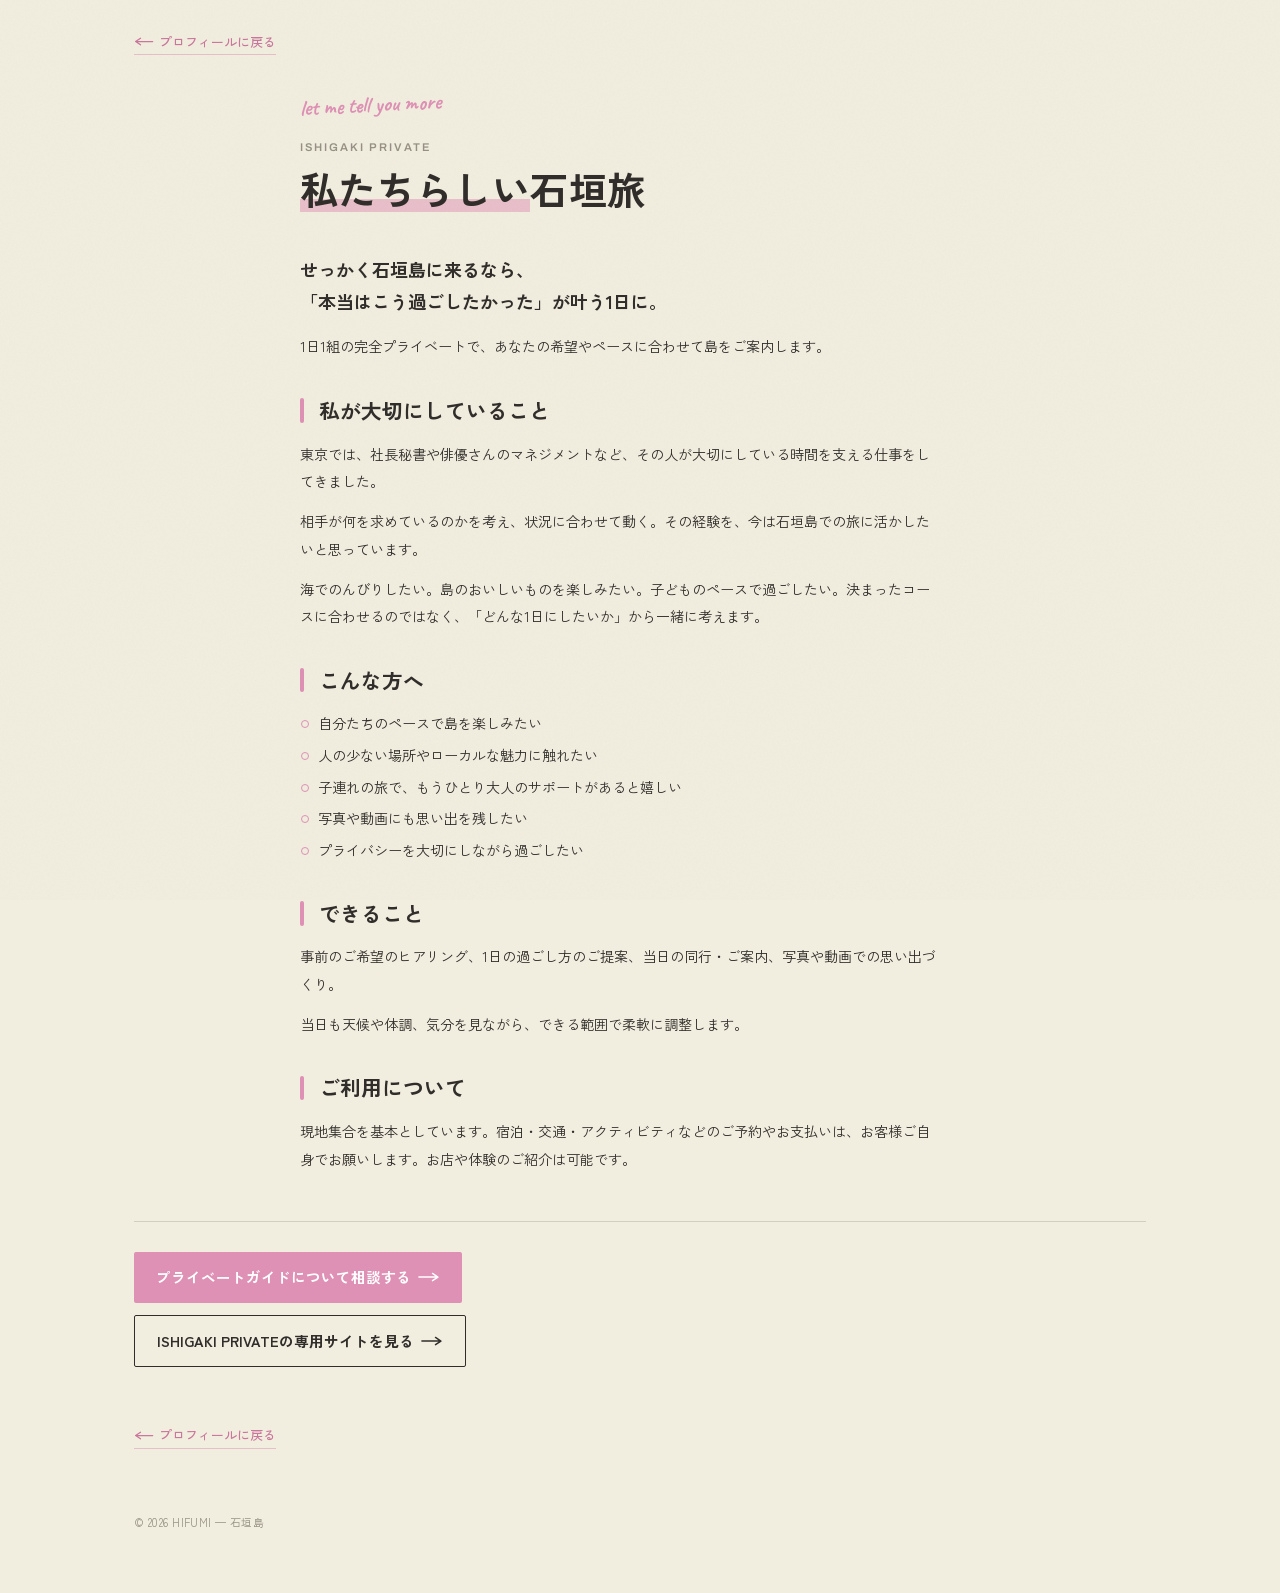
==== guide.html @ ecf01bdd "Initial commit: HIFUMIプロフィールサイト 石垣島の旅・暮らし体験・リトリート・HP制作のプロフィール兼リンクサイト。 トップページと5つの詳細ページ（guide/living/r" ====
<!DOCTYPE html>
<html lang="ja">
<head>
<meta charset="UTF-8">
<meta name="viewport" content="width=device-width, initial-scale=1.0">
<title>私たちらしい石垣旅 ｜ ISHIGAKI PRIVATE ｜ HIFUMI</title>
<meta name="description" content="1日1組の完全プライベートで、あなたの希望やペースに合わせて石垣島をご案内します。">
<meta name="robots" content="index,follow">
<link rel="preconnect" href="https://fonts.googleapis.com">
<link rel="preconnect" href="https://fonts.gstatic.com" crossorigin>
<link href="https://fonts.googleapis.com/css2?family=Pacifico&family=Caveat:wght@500;600;700&family=Archivo:wght@600;700;800&family=Zen+Kaku+Gothic+New:wght@400;500;700&display=swap" rel="stylesheet">
<link rel="stylesheet" href="styles.css?v=5">
</head>
<body>
<div class="wrap page">

  <a class="back" href="index.html">
    <svg class="arrow" viewBox="0 0 24 10" aria-hidden="true"><path d="M1 5 H21 M16 1 L22 5 L16 9"/></svg>
    プロフィールに戻る
  </a>

  <article class="detail">
    <header class="d-head">
      <span class="d-scribble">let me tell you more</span>
      <p class="d-kicker">Ishigaki Private</p>
      <h1 class="d-title"><span class="u">私たちらしい</span>石垣旅</h1>
    </header>

    <section class="d-block">
      <p class="d-lead">せっかく石垣島に来るなら、<br>「本当はこう過ごしたかった」が叶う1日に。</p>
      <p>1日1組の完全プライベートで、あなたの希望やペースに合わせて島をご案内します。</p>
    </section>

    <section class="d-block">
      <h2>私が大切にしていること</h2>
      <p>東京では、社長秘書や俳優さんのマネジメントなど、その人が大切にしている時間を支える仕事をしてきました。</p>
      <p>相手が何を求めているのかを考え、状況に合わせて動く。その経験を、今は石垣島での旅に活かしたいと思っています。</p>
      <p>海でのんびりしたい。島のおいしいものを楽しみたい。子どものペースで過ごしたい。決まったコースに合わせるのではなく、「どんな1日にしたいか」から一緒に考えます。</p>
    </section>

    <section class="d-block">
      <h2>こんな方へ</h2>
      <ul>
        <li>自分たちのペースで島を楽しみたい</li>
        <li>人の少ない場所やローカルな魅力に触れたい</li>
        <li>子連れの旅で、もうひとり大人のサポートがあると嬉しい</li>
        <li>写真や動画にも思い出を残したい</li>
        <li>プライバシーを大切にしながら過ごしたい</li>
      </ul>
    </section>

    <section class="d-block">
      <h2>できること</h2>
      <p>事前のご希望のヒアリング、1日の過ごし方のご提案、当日の同行・ご案内、写真や動画での思い出づくり。</p>
      <p>当日も天候や体調、気分を見ながら、できる範囲で柔軟に調整します。</p>
    </section>

    <section class="d-block">
      <h2>ご利用について</h2>
      <p>現地集合を基本としています。宿泊・交通・アクティビティなどのご予約やお支払いは、お客様ご自身でお願いします。お店や体験のご紹介は可能です。</p>
    </section>
  </article>

  <nav class="d-cta" aria-label="この活動について">
    <!-- TODO: プライベートガイドの相談先URL（InstagramのDM など）を設定 -->
    <a class="btn btn-primary" href="#" data-link="private-guide-consult">プライベートガイドについて相談する
      <svg class="arrow" viewBox="0 0 24 10" aria-hidden="true"><path d="M1 5 H21 M16 1 L22 5 L16 9"/></svg>
    </a>
    <!-- TODO: ISHIGAKI PRIVATE 専用サイトのURLを設定 -->
    <a class="btn btn-ghost" href="#" data-link="ishigaki-private-site">ISHIGAKI PRIVATEの専用サイトを見る
      <svg class="arrow" viewBox="0 0 24 10" aria-hidden="true"><path d="M1 5 H21 M16 1 L22 5 L16 9"/></svg>
    </a>
  </nav>

  <a class="back" href="index.html">
    <svg class="arrow" viewBox="0 0 24 10" aria-hidden="true"><path d="M1 5 H21 M16 1 L22 5 L16 9"/></svg>
    プロフィールに戻る
  </a>

  <footer class="foot">© <span id="y"></span> HIFUMI — 石垣島</footer>

</div>
<script>document.getElementById('y').textContent=new Date().getFullYear();</script>
</body>
</html>
---- styles.css ----
/* ============================================================
   HIFUMI プロフィール ＋ 詳細ページ 共通スタイル
   生成りの紙 / ピンクの大きな英字 / 手書きのアクセント
   ============================================================ */
:root{
  --paper:#f2eedf;
  --pink:#de91b5;
  --pink-deep:#c9779c;
  --ink:#302d2a;
  --muted:#969184;
  --line:rgba(48,45,42,.16);

  --f-display:"Playfair Display","Times New Roman",serif;   /* 太いセリフ体・英字 */
  --f-hand:"Caveat","Zen Kaku Gothic New",cursive;
  --f-head:"Archivo","Zen Kaku Gothic New",sans-serif;
  --f-jp:"Zen Kaku Gothic New","Hiragino Kaku Gothic ProN","Yu Gothic",sans-serif;
  color-scheme:light;
}

*{margin:0;padding:0;box-sizing:border-box;}
html{-webkit-text-size-adjust:100%;scroll-behavior:smooth;}
body{
  background:var(--paper);
  color:var(--ink);
  font-family:var(--f-jp);
  font-size:15px;
  line-height:1.8;
  overflow-x:hidden;
}
/* 紙の粒子感 */
body::before{
  content:"";position:fixed;inset:0;z-index:9999;pointer-events:none;opacity:.045;mix-blend-mode:multiply;
  background-image:url("data:image/svg+xml;utf8,<svg xmlns='http://www.w3.org/2000/svg' width='140' height='140'><filter id='n'><feTurbulence type='fractalNoise' baseFrequency='0.8' numOctaves='2' stitchTiles='stitch'/><feColorMatrix type='saturate' values='0'/></filter><rect width='140' height='140' filter='url(%23n)'/></svg>");
  background-size:180px 180px;
}
img{display:block;max-width:100%;}
a{color:inherit;text-decoration:none;}

.wrap{max-width:1140px;margin:0 auto;padding:0 clamp(20px,5vw,64px);}

/* 細い手描きの矢印 */
.arrow{display:inline-block;width:1.5em;height:.7em;vertical-align:middle;overflow:visible;flex:0 0 auto;}
.arrow path{fill:none;stroke:currentColor;stroke-width:1.6;stroke-linecap:round;stroke-linejoin:round;}

/* 写真枠（未設定でも「PHOTO」表示。壊れた画像アイコンは出さない） */
.frame{position:relative;background:#e7e2d1;border:1.4px solid var(--ink);overflow:hidden;}
.frame img{
  position:absolute;inset:0;z-index:2;width:100%;height:100%;object-fit:cover;object-position:center 32%;
  filter:grayscale(1) contrast(1.02) brightness(1.08);
}
.frame::after{
  content:"";position:absolute;inset:0;z-index:3;pointer-events:none;opacity:.13;mix-blend-mode:multiply;
  background-image:radial-gradient(circle,rgba(48,45,42,.9) 24%,transparent 25%);
  background-size:3px 3px;
}
.frame .ph{
  position:absolute;inset:0;display:flex;align-items:center;justify-content:center;
  font-family:var(--f-head);font-weight:700;letter-spacing:.32em;font-size:.72rem;color:var(--muted);
}
.frame .ph::after{content:"";position:absolute;left:10%;right:10%;top:10%;bottom:10%;border:1px dashed var(--line);}

.foot{padding:clamp(20px,3vw,34px) 0 clamp(28px,4vw,40px);font-size:11px;color:var(--muted);letter-spacing:.04em;}

/* ============================ HERO ＝ 雑誌の表紙風 ============================ */
.sr-only{
  position:absolute!important;width:1px;height:1px;padding:0;margin:-1px;overflow:hidden;
  clip:rect(0 0 0 0);white-space:nowrap;border:0;
}
.hero{padding:clamp(12px,2.5vw,30px) 0 clamp(30px,5vw,56px);text-align:center;}

/* 4層：紙背景（body）／背面の文字／人物／前面の文字 */
.cover{width:100%;}
.cover-stage{
  position:relative;width:100%;margin:0 auto;
  aspect-ratio:4/4.4;               /* スマホは縦寄り（上の余白は詰める） */
  overflow:hidden;
}
.cover-person{
  position:absolute;z-index:2;
  left:50%;bottom:0;transform:translateX(-50%);
  height:93%;                       /* 上の余白を詰める */
}
.cover-person img{
  height:100%;width:auto;display:block;
  filter:grayscale(1) contrast(.9) brightness(1.2);
}
/* 控えめなハーフトーン（人物のシルエットに合わせる） */
.cover-person .halftone{
  position:absolute;inset:0;pointer-events:none;
  background-image:radial-gradient(circle,rgba(40,37,34,.7) 22%,transparent 23%);
  background-size:3px 3px;
  mix-blend-mode:multiply;opacity:.2;
  -webkit-mask-image:url("images/portrait-cutout.png");
  -webkit-mask-size:100% 100%;-webkit-mask-repeat:no-repeat;
  mask-image:url("images/portrait-cutout.png");
  mask-size:100% 100%;mask-repeat:no-repeat;
}
/* 前面：hifumi（主役・写真の手前に重なる。全文字読める） */
.name-front{
  font-family:var(--f-display);font-weight:900;
  color:var(--pink);line-height:.8;letter-spacing:.004em;
  position:absolute;white-space:nowrap;margin:0;
  z-index:3;bottom:2%;left:50%;transform:translateX(-50%);
  font-size:clamp(3.2rem,21vw,5rem);
  text-shadow:0 0 7px rgba(242,238,223,.55),0 0 2px rgba(242,238,223,.85);
}
/* 黒い斜体のセリフ体の肩書き */
.cover-kicker{
  z-index:3;position:absolute;right:1%;bottom:22%;
  font-family:var(--f-display);font-style:italic;font-weight:500;
  color:var(--ink);font-size:clamp(.9rem,3.6vw,1.1rem);
  text-shadow:0 0 5px rgba(242,238,223,.85),0 0 2px rgba(242,238,223,.9);
}

.role{
  margin-top:clamp(12px,2.6vw,24px);
  font-family:var(--f-head);font-weight:600;font-size:.72rem;letter-spacing:.24em;
  color:var(--muted);text-transform:uppercase;
}
.lede{
  margin:clamp(16px,3vw,26px) auto 0;max-width:34rem;
  font-size:clamp(14px,1.15vw,15.5px);line-height:1.95;color:var(--ink);
  padding-top:clamp(14px,2.4vw,22px);border-top:1.4px solid var(--line);
}
.tagline{
  margin-top:1em;font-family:var(--f-hand);font-weight:700;
  font-size:clamp(1.1rem,2.2vw,1.4rem);color:var(--pink-deep);transform:rotate(-2deg);
  display:inline-block;
}

/* PC：横長の長方形。人物は中央、左右に余白。名前は幅いっぱいに広げる。 */
@media (min-width:760px){
  .cover-stage{aspect-ratio:16/9;max-width:1140px;}
  .cover-person{height:100%;}
  .name-front{bottom:4%;font-size:clamp(4.6rem,13vw,11rem);}
  .cover-kicker{bottom:33%;right:5%;font-size:clamp(1rem,1.8vw,1.4rem);}
}
@media (min-width:1180px){
  .cover-stage{aspect-ratio:2/1;}
}

/* ============================ ENTRIES ============================ */
.entries{padding:clamp(30px,6vw,64px) 0 clamp(24px,5vw,52px);}
.sec-head{margin-bottom:clamp(20px,3.5vw,38px);}
.sec-head h2{
  font-family:var(--f-head);font-weight:800;
  font-size:clamp(1.7rem,4.4vw,2.9rem);line-height:1.05;color:var(--ink);letter-spacing:-.01em;
}
.sec-head p{
  margin-top:.5em;font-family:var(--f-hand);font-weight:600;
  font-size:clamp(1rem,2vw,1.25rem);color:var(--pink-deep);
}
.grid{display:grid;grid-template-columns:repeat(3,1fr);gap:0 clamp(24px,3.4vw,46px);}
/* カードはリンクではない箱。タイトル＝サイト内の説明へ、案内リンク＝外部サイトへ、それぞれ独立して操作できる */
.entry{
  display:flex;flex-direction:column;align-items:flex-start;
  padding:clamp(18px,2.4vw,26px) 0;border-top:1.4px solid var(--line);position:relative;
}
.entry .num{
  font-family:var(--f-head);font-weight:700;font-size:.72rem;letter-spacing:.14em;
  color:var(--pink-deep);margin-bottom:.7em;
}
/* タイトル＝サイト内の説明ページへのリンク */
.etitle-link{display:inline-block;text-decoration:none;color:inherit;}
.etitle-link:hover,.etitle-link:focus-visible{text-decoration:underline;text-decoration-color:var(--pink);text-underline-offset:3px;outline:none;}
.etitle-link:focus-visible{outline:2px dashed var(--pink);outline-offset:3px;border-radius:2px;}
.entry .etitle{font-family:var(--f-jp);font-weight:700;font-size:clamp(15.5px,1.5vw,18px);line-height:1.5;color:var(--ink);}
.entry .etitle .u{background:linear-gradient(180deg,transparent 66%,rgba(222,145,181,.5) 66%,rgba(222,145,181,.5) 92%,transparent 92%);}
.entry .ename{
  margin-top:.5em;font-family:var(--f-head);font-weight:600;
  font-size:.7rem;letter-spacing:.16em;text-transform:uppercase;color:var(--muted);
}
.entry .edesc{margin-top:.6em;font-size:clamp(13px,1vw,13.5px);line-height:1.75;color:var(--ink);}
/* 案内リンク＝外部サイト（ホームページ・フォーム・Instagram）へ */
.entry .ego{
  margin-top:.9em;font-family:var(--f-jp);font-weight:500;font-size:13px;color:var(--pink-deep);
  border-bottom:1.5px solid rgba(222,145,181,.6);padding-bottom:1px;
  display:inline-flex;align-items:center;gap:.4em;
}
.ego:hover .arrow,.ego:focus-visible .arrow{transform:translateX(3px);}
.ego:focus-visible{outline:2px dashed var(--pink-deep);outline-offset:3px;}
.entry .ego .arrow{transition:transform .18s ease;}
/* 準備中：リンクにしない案内（クリックできない・矢印なし） */
.entry .ego.pending{color:var(--muted);border-bottom-color:transparent;cursor:default;}
.entry .pr{
  margin-left:.4em;font-family:var(--f-head);font-weight:600;font-size:.6rem;letter-spacing:.1em;
  color:var(--muted);border:1px solid var(--line);border-radius:3px;padding:0 .3em;vertical-align:.12em;
}

/* 「私たちらしい石垣旅」：専用サイト＋相談フォームの2リンク構成（どちらも同じテキストリンクの見た目） */
.elinks{display:flex;flex-direction:column;align-items:flex-start;gap:.9em;margin-top:1em;width:100%;}
.elinks .ego{margin-top:0;}

/* ============================ ご相談について ============================ */
.consult{padding:clamp(24px,4.5vw,46px) 0;border-top:1.4px solid var(--line);}
.consult h2{
  font-family:var(--f-jp);font-weight:700;font-size:clamp(1.15rem,2.6vw,1.5rem);
  color:var(--ink);margin-bottom:.65em;position:relative;padding-left:.9em;line-height:1.5;
}
.consult h2::before{content:"";position:absolute;left:0;top:.16em;bottom:.16em;width:4px;background:var(--pink);border-radius:2px;}
.consult p{font-size:clamp(14px,1.1vw,15.5px);line-height:1.95;color:var(--ink);max-width:34rem;}
.consult .note{
  margin-top:1em;font-size:12.5px;line-height:1.85;color:var(--muted);
  border-left:2px solid var(--line);padding-left:1em;max-width:32rem;
}

/* ============================ 自己紹介 ============================ */
.about{padding:clamp(22px,4.5vw,44px) 0;border-top:1.4px solid var(--line);text-align:center;}
.about p{font-size:clamp(14px,1.15vw,15.5px);line-height:1.95;color:var(--ink);max-width:34rem;margin:0 auto;}
.about .tagline{margin-top:1em;}

/* ============================ CONTACT（トップ） ============================ */
.contact{padding:clamp(32px,6vw,68px) 0 clamp(30px,5vw,56px);border-top:1.4px solid var(--line);position:relative;}
.contact .inner{display:flex;align-items:center;gap:clamp(20px,4vw,52px);flex-wrap:wrap;}
.envelope{flex:0 0 auto;width:clamp(120px,16vw,180px);height:auto;overflow:visible;}
.envelope .body{fill:var(--pink);stroke:var(--pink-deep);stroke-width:2;}
.envelope .flap{fill:#e7a6c4;stroke:var(--pink-deep);stroke-width:2;}
.envelope .note{fill:#faf7ec;stroke:var(--line);stroke-width:1.5;}
.envelope .scribble{fill:none;stroke:var(--muted);stroke-width:1.6;stroke-linecap:round;}
.contact .msg{flex:1 1 300px;}
.contact .msg p{font-size:clamp(14px,1.3vw,16px);line-height:1.9;color:var(--ink);max-width:26rem;}
.contact .dm{
  display:inline-flex;align-items:center;gap:.5em;margin-top:1.1em;
  font-family:var(--f-jp);font-weight:700;font-size:clamp(14px,1.2vw,15px);color:var(--ink);
  border-bottom:2px solid var(--pink);padding-bottom:2px;
}
.contact .dm:hover,.contact .dm:focus-visible{color:var(--pink-deep);outline:none;}

/* ============================ 詳細ページ ============================ */
.page{padding-bottom:20px;}
.back{
  display:inline-flex;align-items:center;gap:.45em;
  font-family:var(--f-jp);font-weight:500;font-size:13px;color:var(--pink-deep);
  margin:clamp(18px,3.5vw,30px) 0;
  border-bottom:1.5px solid rgba(222,145,181,.5);padding-bottom:1px;
}
.back:hover,.back:focus-visible{color:var(--ink);outline:none;}
.back .arrow{transform:scaleX(-1);}
.back:hover .arrow{transform:scaleX(-1) translateX(3px);}

.detail{max-width:680px;margin:0 auto;}
.d-head{margin-bottom:clamp(22px,4vw,38px);}
.d-scribble{
  font-family:var(--f-hand);font-weight:700;font-size:clamp(1.05rem,2.4vw,1.4rem);
  color:var(--pink);transform:rotate(-3deg);display:inline-block;margin-bottom:.5em;
}
.d-kicker{
  font-family:var(--f-head);font-weight:600;font-size:.7rem;letter-spacing:.18em;
  text-transform:uppercase;color:var(--muted);margin-bottom:.5em;
}
.d-title{
  font-family:var(--f-jp);font-weight:700;color:var(--ink);
  font-size:clamp(1.6rem,4.6vw,2.4rem);line-height:1.35;letter-spacing:.01em;
}
.d-title .u{background:linear-gradient(180deg,transparent 70%,rgba(222,145,181,.5) 70%,rgba(222,145,181,.5) 92%,transparent 92%);}

.d-block{margin:clamp(20px,3.4vw,34px) 0;}
.d-block h2{
  font-family:var(--f-jp);font-weight:700;font-size:clamp(1.05rem,2.5vw,1.3rem);
  color:var(--ink);margin-bottom:.7em;position:relative;padding-left:.9em;line-height:1.5;
}
.d-block h2::before{content:"";position:absolute;left:0;top:.16em;bottom:.16em;width:4px;background:var(--pink);border-radius:2px;}
.d-block p{font-size:clamp(14px,1.1vw,15.5px);line-height:1.95;color:var(--ink);margin-bottom:.9em;max-width:40rem;}
.d-block p:last-child{margin-bottom:0;}
.d-lead{
  font-family:var(--f-jp)!important;font-weight:700!important;
  font-size:clamp(15px,1.7vw,18px)!important;line-height:1.8!important;color:var(--ink)!important;
}
.d-block ul{list-style:none;margin:.3em 0 .6em;}
.d-block li{
  position:relative;padding-left:1.25em;
  font-size:clamp(14px,1.1vw,15px);line-height:1.9;color:var(--ink);margin-bottom:.35em;max-width:40rem;
}
.d-block li::before{content:"";position:absolute;left:.05em;top:.72em;width:6px;height:6px;border:1.5px solid var(--pink);border-radius:50%;}
.d-note{
  font-size:13px;color:var(--muted);line-height:1.85;
  border-left:2px solid var(--line);padding-left:1em;margin:1.3em 0 0;max-width:38rem;
}

.d-cta{
  display:flex;flex-direction:column;align-items:flex-start;gap:12px;
  margin:clamp(30px,5vw,48px) 0 clamp(16px,3vw,26px);
  padding-top:clamp(22px,3vw,30px);border-top:1.4px solid var(--line);
}
.d-cta .pr-line{font-size:12px;color:var(--muted);letter-spacing:.02em;}
.btn{
  display:inline-flex;align-items:center;gap:.5em;
  font-family:var(--f-jp);font-weight:700;font-size:14.5px;
  padding:.85em 1.5em;border-radius:2px;transition:background .16s,border-color .16s,color .16s;
}
.btn-primary{background:var(--pink);color:#fff;}
.btn-primary:hover,.btn-primary:focus-visible{background:var(--pink-deep);outline:none;}
.btn-ghost{background:transparent;color:var(--ink);border:1.5px solid var(--ink);}
.btn-ghost:hover,.btn-ghost:focus-visible{border-color:var(--pink-deep);color:var(--pink-deep);outline:none;}
.btn .pr{
  font-family:var(--f-head);font-weight:600;font-size:.6rem;letter-spacing:.1em;
  border:1px solid currentColor;border-radius:3px;padding:0 .3em;opacity:.85;
}

/* ============================ タブレット ============================ */
@media (max-width:900px){
  .grid{grid-template-columns:repeat(2,1fr);gap:0 clamp(20px,3vw,34px);}
}

/* ============================ スマホ ============================ */
@media (max-width:600px){
  .wrap{padding:0 22px;}

  .hero{padding:14px 0 16px;}
  .role{font-size:.6rem;letter-spacing:.16em;margin-top:14px;}
  .lede{max-width:none;font-size:14.5px;line-height:1.8;text-align:left;
    margin-top:10px;padding-top:10px;}
  .tagline{font-size:1.2rem;}

  .entries{padding:20px 0 16px;}
  .sec-head{margin-bottom:16px;}
  .sec-head h2{font-size:1.7rem;}
  .grid{grid-template-columns:1fr;gap:0;}
  .entry{padding:18px 0;}
  .entry .etitle{font-size:16px;}
  .entry .edesc{font-size:13.5px;}

  .consult{padding:22px 0;}
  .about{padding:22px 0;}

  .contact{padding:28px 0 24px;}
  .contact .inner{gap:16px;}
  .envelope{width:104px;}
  .contact .msg p{font-size:15px;}

  .detail{max-width:none;}
  .d-block p,.d-block li{font-size:14.5px;}
  .btn{font-size:14px;padding:.9em 1.3em;}
  .d-cta .btn{width:100%;justify-content:center;}
}
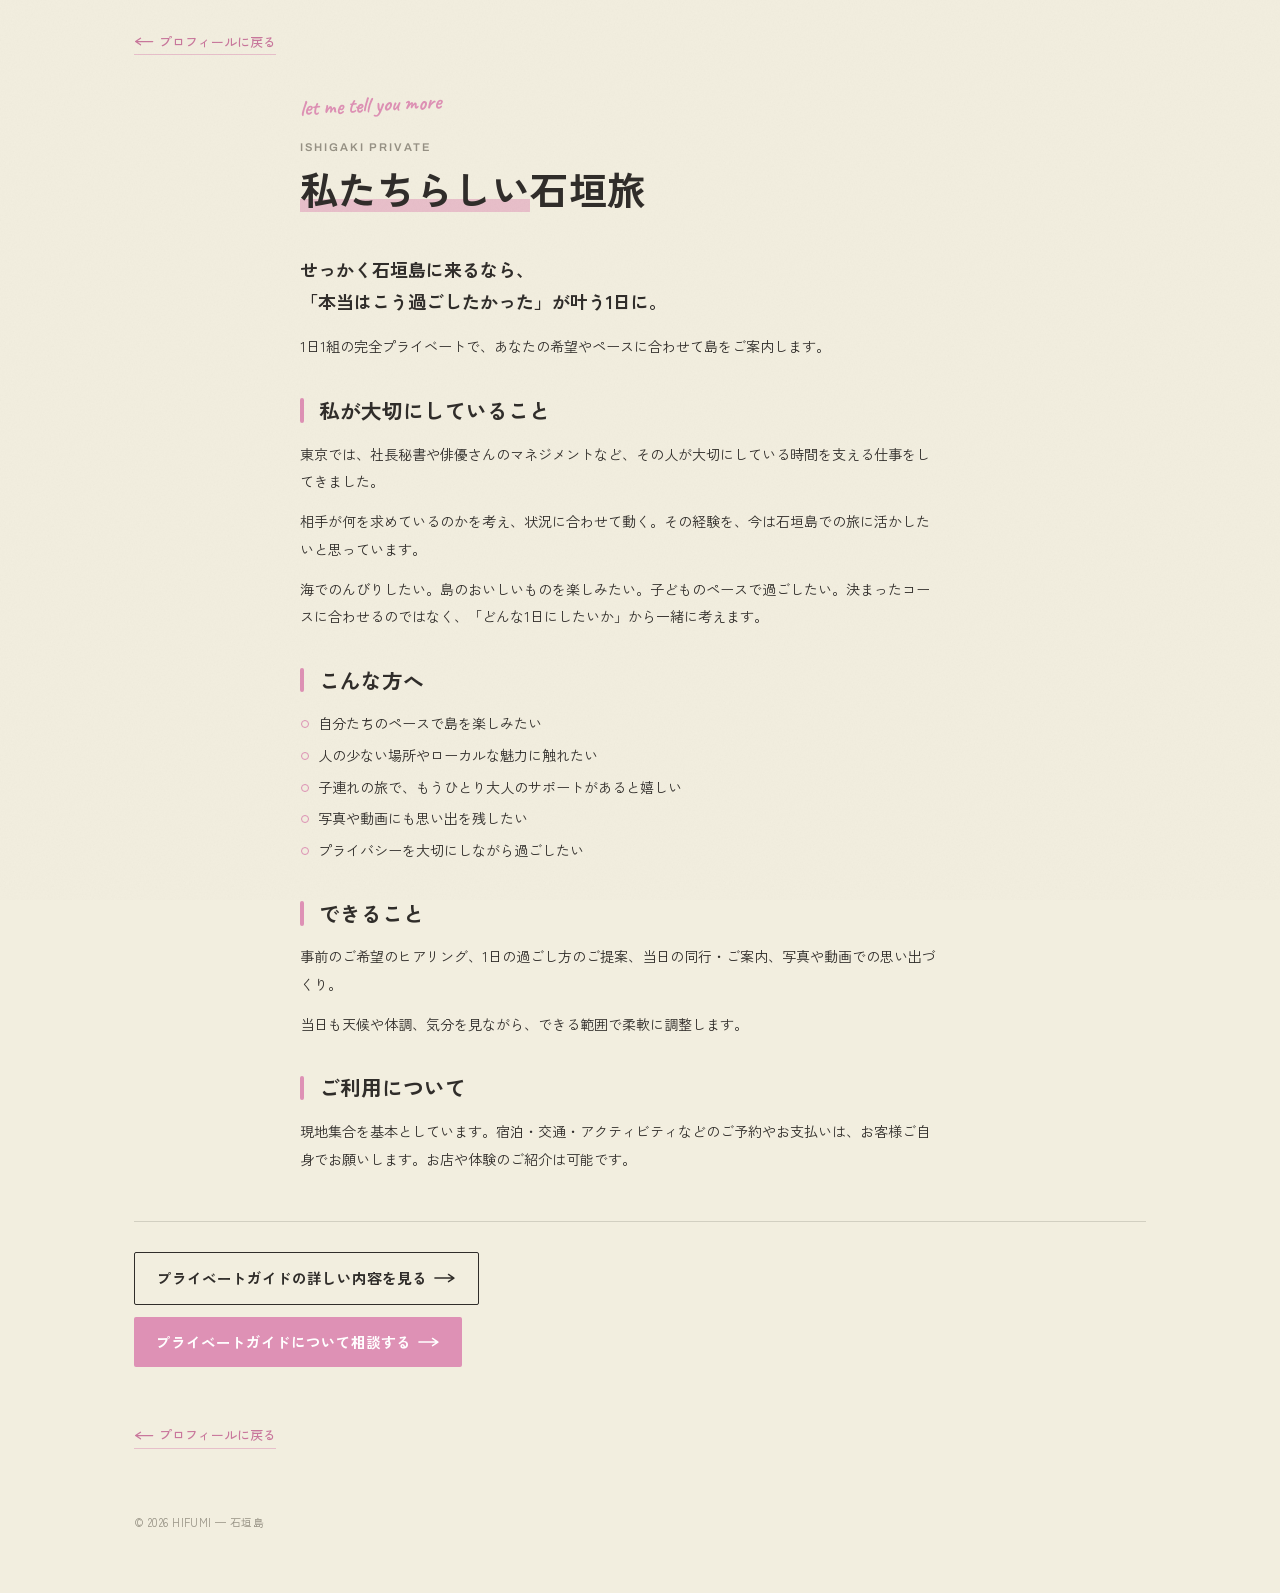
==== commit 67094a4f: "guide.htmlの下部CTAボタンを更新: 詳しい内容リンクと相談フォームの順番・URLを設定 Co-Authored-By: Claude Sonnet 5 <noreply@anthropic" ====
--- a/guide.html
+++ b/guide.html
@@ -62,12 +62,10 @@
   </article>
 
   <nav class="d-cta" aria-label="この活動について">
-    <!-- TODO: プライベートガイドの相談先URL（InstagramのDM など）を設定 -->
-    <a class="btn btn-primary" href="#" data-link="private-guide-consult">プライベートガイドについて相談する
+    <a class="btn btn-ghost" href="https://hifumi1106123-tech.github.io/ishigaki-private-guide/" data-link="private-guide-site" rel="noopener">プライベートガイドの詳しい内容を見る
       <svg class="arrow" viewBox="0 0 24 10" aria-hidden="true"><path d="M1 5 H21 M16 1 L22 5 L16 9"/></svg>
     </a>
-    <!-- TODO: ISHIGAKI PRIVATE 専用サイトのURLを設定 -->
-    <a class="btn btn-ghost" href="#" data-link="ishigaki-private-site">ISHIGAKI PRIVATEの専用サイトを見る
+    <a class="btn btn-primary" href="https://forms.gle/S9Fat9BHhXVJsHqz9" data-link="private-guide-consult" rel="noopener">プライベートガイドについて相談する
       <svg class="arrow" viewBox="0 0 24 10" aria-hidden="true"><path d="M1 5 H21 M16 1 L22 5 L16 9"/></svg>
     </a>
   </nav>
